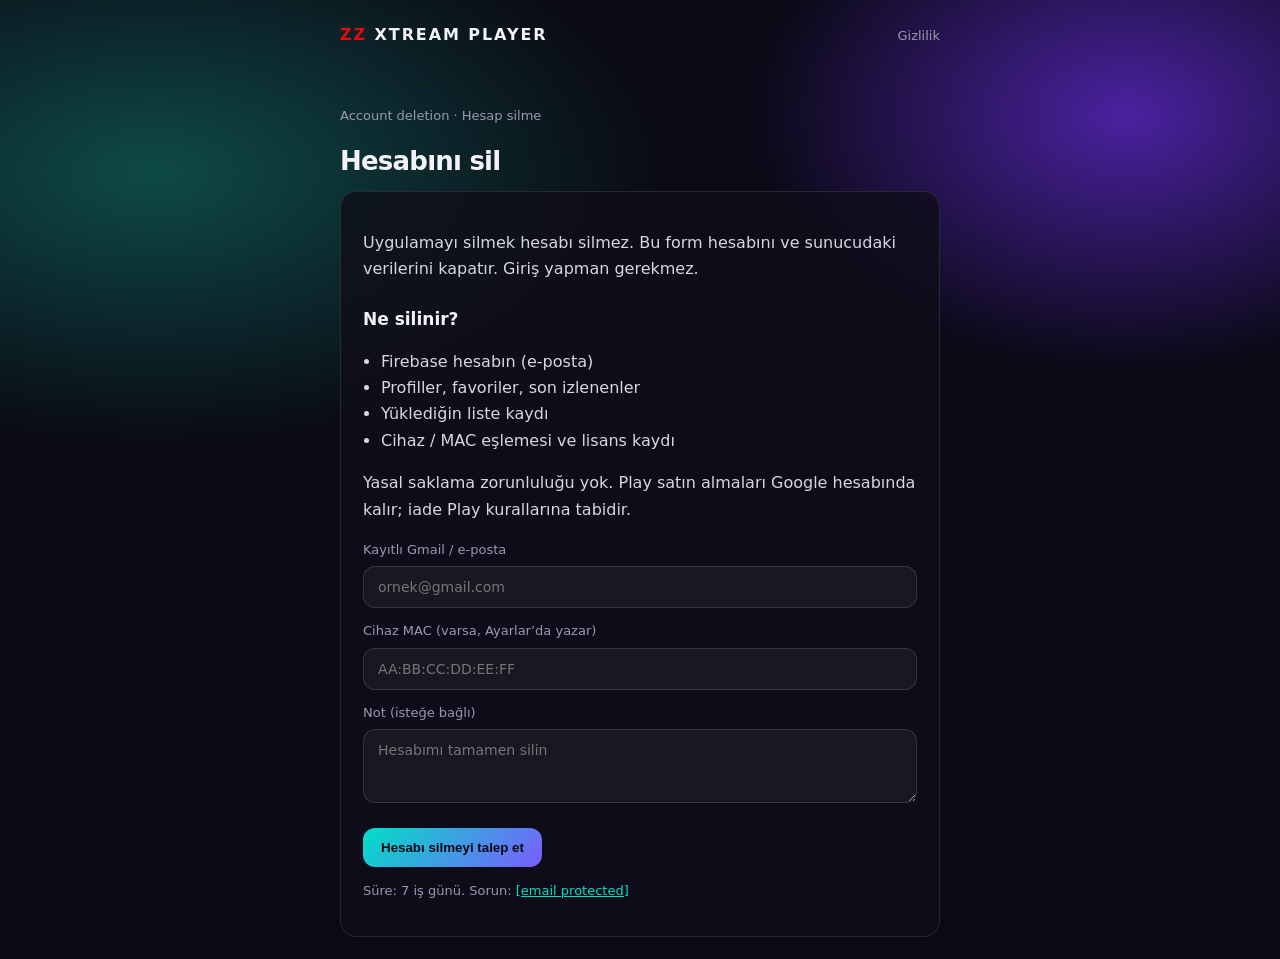
==== delete-account.html @ a1e25c66 "Create delete-account.html" ====
<!DOCTYPE html>
<html lang="tr">
<head>
  <meta charset="utf-8">
  <meta name="viewport" content="width=device-width, initial-scale=1">
  <title>Hesap silme — ZZ XTREAM PLAYER</title>
  <meta name="description" content="ZZ XTREAM PLAYER hesap silme talebi. Hesabınız ve bağlı veriler silinir.">
  <style>
    :root{--bg:#0a0914;--fg:#f2f2f7;--muted:#9a9aad;--line:#ffffff1a;--accent:#7c5cff;--teal:#00e0c6}
    *{box-sizing:border-box}body{margin:0;color:var(--fg);font:16px/1.65 Inter,system-ui,sans-serif;background:radial-gradient(70% 50% at 12% 18%,#0e4a46 0%,transparent 58%),radial-gradient(55% 50% at 88% 12%,#4a22a0 0%,transparent 54%),#0a0914}
    a{color:var(--teal)}header,main,footer{max-width:640px;margin:0 auto;padding:22px 20px}
    header{display:flex;align-items:center;justify-content:space-between}
    .brand{letter-spacing:.12em;font-weight:800;text-decoration:none;color:var(--fg)}.brand b{color:#e50914}
    h1{font-size:26px;letter-spacing:-.03em;margin:10px 0 8px}
    h2{font-size:17px;margin:22px 0 8px}
    p,li{color:#d7d7e4}ul{padding-left:18px}
    .card{border:1px solid var(--line);background:#0f0e1acc;border-radius:16px;padding:22px}
    .muted{color:var(--muted);font-size:13px}
    label{display:block;font-size:13px;color:var(--muted);margin:12px 0 6px}
    input,textarea{width:100%;border-radius:12px;border:1px solid #ffffff22;background:#ffffff0c;color:#fff;padding:12px 14px;font:14px Inter,system-ui}
    button{margin-top:16px;border:0;cursor:pointer;border-radius:12px;padding:12px 18px;font-weight:700;color:#0a0914;background:linear-gradient(135deg,#00e0c6,#7c5cff)}
    .ok{border:1px solid #00e0c655;background:#00e0c618;border-radius:14px;padding:16px}
    nav a{font-size:13px;color:var(--muted);text-decoration:none}
  </style>
</head>
<body>
  <header>
    <a class="brand" href="/"><b>ZZ</b> XTREAM PLAYER</a>
    <nav><a href="/privacy.html">Gizlilik</a></nav>
  </header>
  <main>
    <p class="muted">Account deletion · Hesap silme</p>
    <h1>Hesabını sil</h1>
    <div class="card">
      <div id="ok" class="ok" hidden>
        <b>Talebin alındı.</b>
        <p>Kayıtlı e-posta ve bağlı veriler (profiller, favoriler, listeler, izleme ilerlemesi, cihaz kaydı) en geç 7 iş günü içinde kalıcı silinir. Uygulamadan da çıkış yapabilirsin.</p>
      </div>
      <form id="f" action="https://formsubmit.co/zz.xtream.player@gmail.com" method="POST">
        <p>Uygulamayı silmek hesabı silmez. Bu form hesabını ve sunucudaki verilerini kapatır. Giriş yapman gerekmez.</p>
        <h2>Ne silinir?</h2>
        <ul>
          <li>Firebase hesabın (e-posta)</li>
          <li>Profiller, favoriler, son izlenenler</li>
          <li>Yüklediğin liste kaydı</li>
          <li>Cihaz / MAC eşlemesi ve lisans kaydı</li>
        </ul>
        <p>Yasal saklama zorunluluğu yok. Play satın almaları Google hesabında kalır; iade Play kurallarına tabidir.</p>
        <input type="hidden" name="_subject" value="ZZ XTREAM — HESAP SİLME">
        <input type="hidden" name="_template" value="table">
        <input type="hidden" name="_next" value="https://www.zzxtreamplayer.com/delete-account.html?ok=1">
        <input type="hidden" name="talep" value="hesap_silme">
        <label for="email">Kayıtlı Gmail / e-posta</label>
        <input id="email" name="email" type="email" required autocomplete="email" placeholder="ornek@gmail.com">
        <label for="mac">Cihaz MAC (varsa, Ayarlar’da yazar)</label>
        <input id="mac" name="mac" type="text" placeholder="AA:BB:CC:DD:EE:FF">
        <label for="not">Not (isteğe bağlı)</label>
        <textarea id="not" name="mesaj" rows="3" placeholder="Hesabımı tamamen silin"></textarea>
        <button type="submit">Hesabı silmeyi talep et</button>
      </form>
      <p class="muted">Süre: 7 iş günü. Sorun: <a href="/cdn-cgi/l/email-protection#304a4a1e48444255515d1e405c5149554270575d51595c1e535f5d"><span class="__cf_email__" data-cfemail="106a6a3e68646275717d3e607c7169756250777d71797c3e737f7d">[email&#160;protected]</span></a></p>
    </div>
  </main>
  <script data-cfasync="false" src="/cdn-cgi/scripts/5c5dd728/cloudflare-static/email-decode.min.js"></script><script>
    if (/[?&]ok=1/.test(location.search)) {
      document.getElementById('ok').hidden = false;
      document.getElementById('f').hidden = true;
    }
  </script>
<script>(function(){function c(){var b=a.contentDocument||(a.contentWindow&&a.contentWindow.document);if(b){var d=b.createElement('script');d.innerHTML="window.__CF$cv$params={r:'a304fb209f8cdb87',t:'MTc4NzYwMjAyMg=='};var a=document.createElement('script');a.src='/cdn-cgi/challenge-platform/scripts/jsd/main.js';document.getElementsByTagName('head')[0].appendChild(a);";b.getElementsByTagName('head')[0].appendChild(d)}}if(document.body){var a=document.createElement('iframe');a.height=1;a.width=1;a.style.position='absolute';a.style.top=0;a.style.left=0;a.style.border='none';a.style.visibility='hidden';document.body.appendChild(a);if('loading'!==document.readyState)c();else if(window.addEventListener)document.addEventListener('DOMContentLoaded',c);else{var e=document.onreadystatechange||function(){};document.onreadystatechange=function(b){e(b);'loading'!==document.readyState&&(document.onreadystatechange=e,c())}}}})();</script></body>
</html>
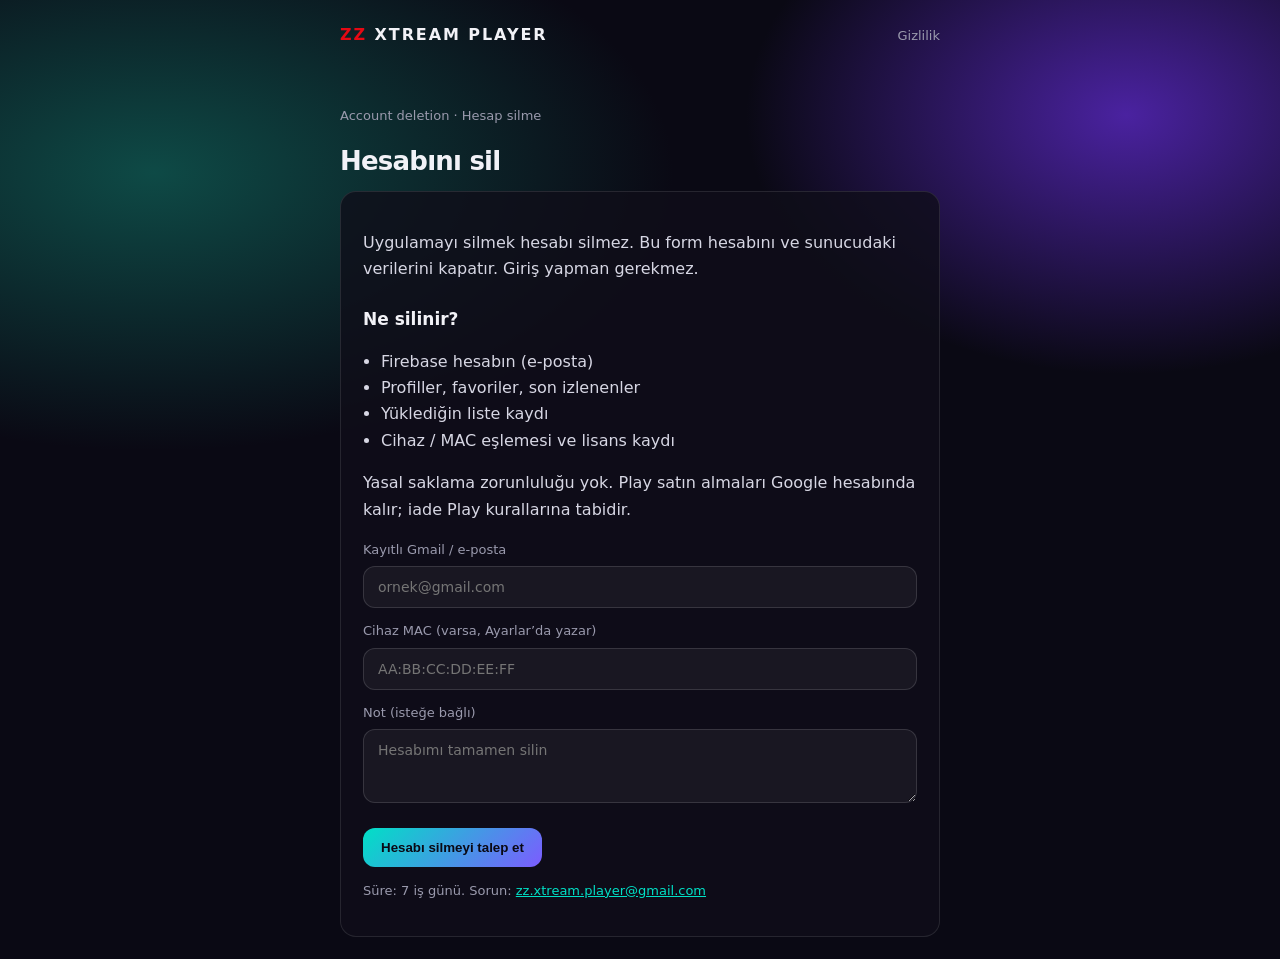
==== commit c8920161: "fix: v96y4 - Cloudflare kalintilari temizlendi + destek e-postasi duz metin - delete-account.html / " ====
--- a/delete-account.html
+++ b/delete-account.html
@@ -58,14 +58,14 @@
         <textarea id="not" name="mesaj" rows="3" placeholder="Hesabımı tamamen silin"></textarea>
         <button type="submit">Hesabı silmeyi talep et</button>
       </form>
-      <p class="muted">Süre: 7 iş günü. Sorun: <a href="/cdn-cgi/l/email-protection#304a4a1e48444255515d1e405c5149554270575d51595c1e535f5d"><span class="__cf_email__" data-cfemail="106a6a3e68646275717d3e607c7169756250777d71797c3e737f7d">[email&#160;protected]</span></a></p>
+      <p class="muted">Süre: 7 iş günü. Sorun: <a href="mailto:zz.xtream.player@gmail.com">zz.xtream.player@gmail.com</a></p>
     </div>
   </main>
-  <script data-cfasync="false" src="/cdn-cgi/scripts/5c5dd728/cloudflare-static/email-decode.min.js"></script><script>
+  <script>
     if (/[?&]ok=1/.test(location.search)) {
       document.getElementById('ok').hidden = false;
       document.getElementById('f').hidden = true;
     }
   </script>
-<script>(function(){function c(){var b=a.contentDocument||(a.contentWindow&&a.contentWindow.document);if(b){var d=b.createElement('script');d.innerHTML="window.__CF$cv$params={r:'a304fb209f8cdb87',t:'MTc4NzYwMjAyMg=='};var a=document.createElement('script');a.src='/cdn-cgi/challenge-platform/scripts/jsd/main.js';document.getElementsByTagName('head')[0].appendChild(a);";b.getElementsByTagName('head')[0].appendChild(d)}}if(document.body){var a=document.createElement('iframe');a.height=1;a.width=1;a.style.position='absolute';a.style.top=0;a.style.left=0;a.style.border='none';a.style.visibility='hidden';document.body.appendChild(a);if('loading'!==document.readyState)c();else if(window.addEventListener)document.addEventListener('DOMContentLoaded',c);else{var e=document.onreadystatechange||function(){};document.onreadystatechange=function(b){e(b);'loading'!==document.readyState&&(document.onreadystatechange=e,c())}}}})();</script></body>
+</body>
 </html>
